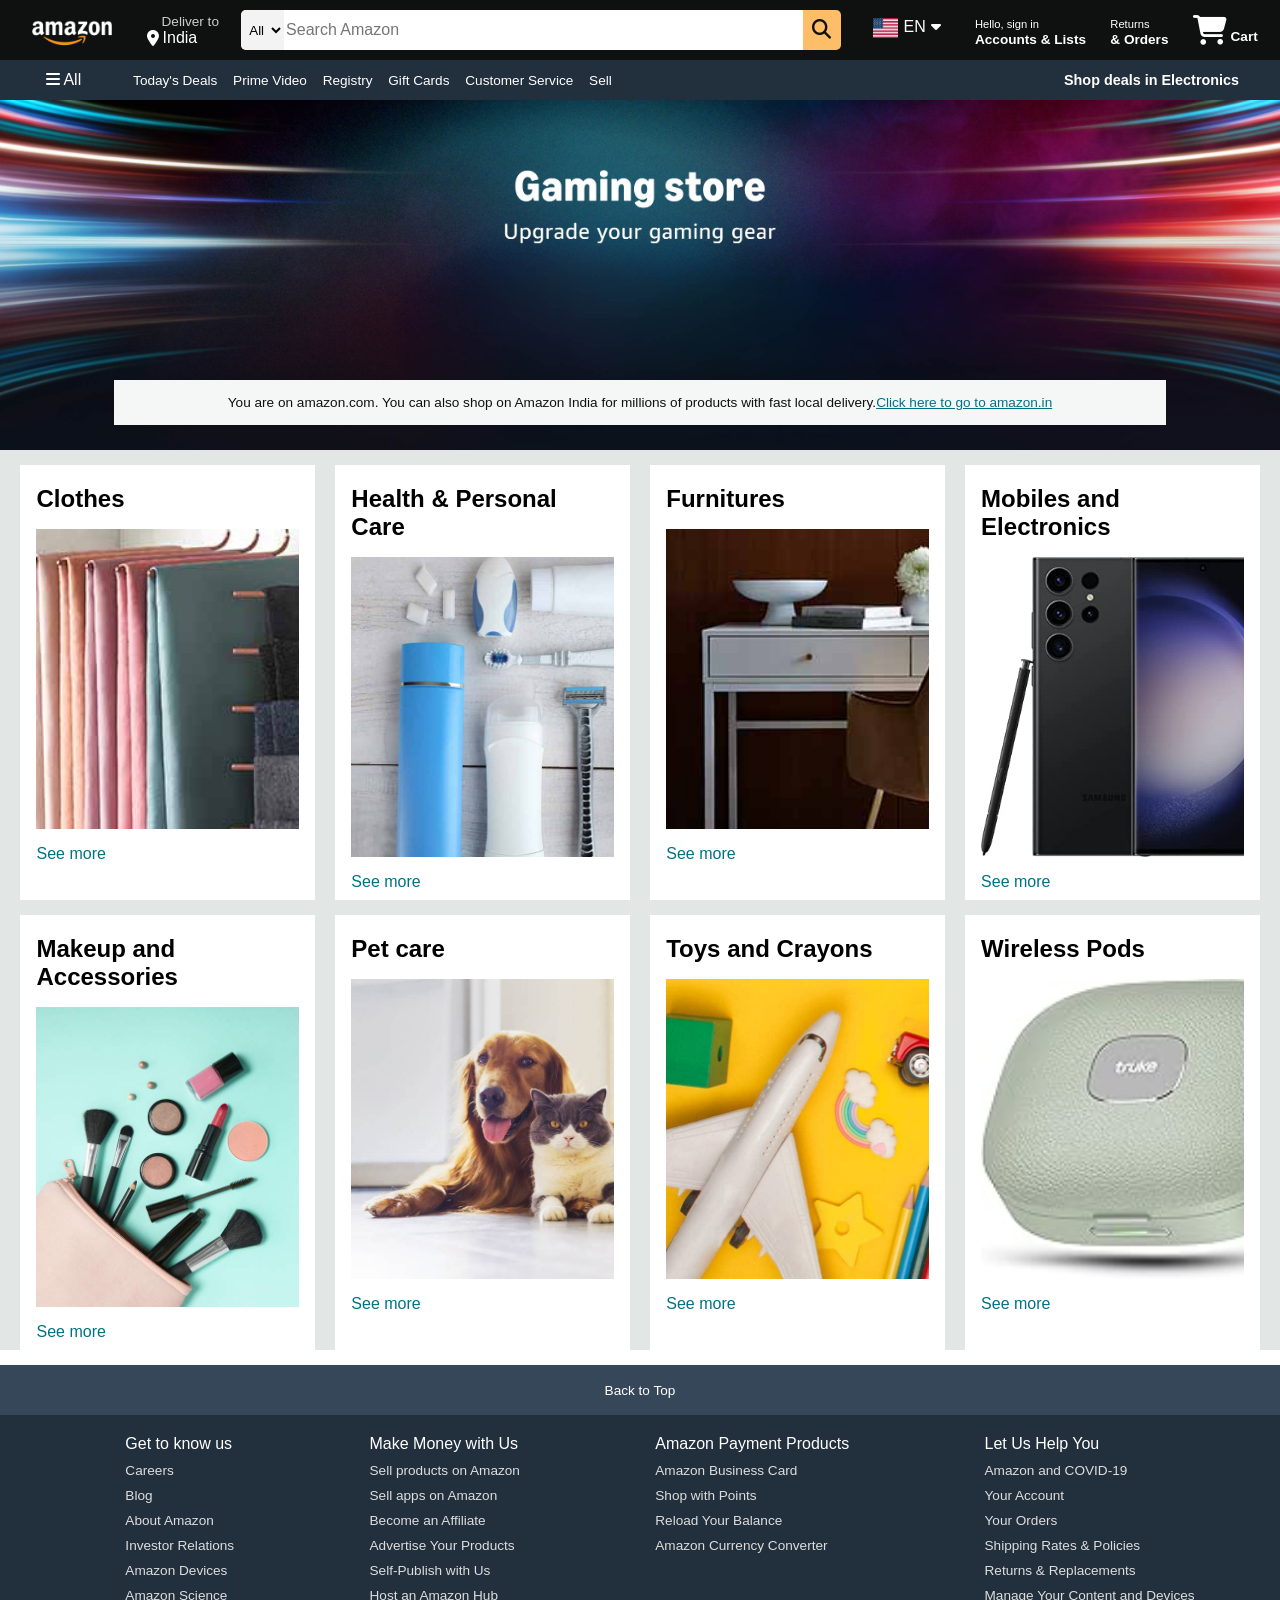
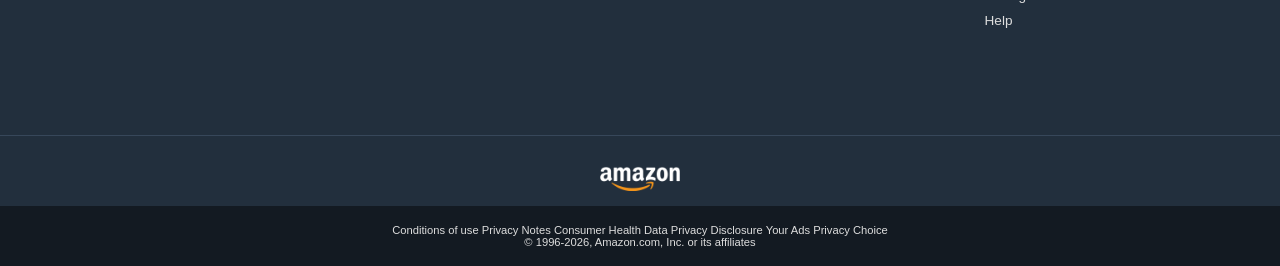
==== index.html @ 049d80bd "refactor: rename files and fix CSS box sizing" ====
<!DOCTYPE html>
<html lang="en">
<head>
    <meta charset="UTF-8">
    <meta name="viewport" content="width=device-width, initial-scale=1.0">
    <link
      rel="stylesheet"
      href="https://cdnjs.cloudflare.com/ajax/libs/font-awesome/6.4.0/css/all.min.css"
    />
    <link rel="icon" href="assets/images/amazon__logo.jpg">
     <link rel="stylesheet" href="Amazon.css" />
    <title>Amazon</title>
</head>
<body>
    <header>
        <div class="navbar"> <!--  Navbar -->

            <div class="nav_logo border">
                <div class="logo"></div>
            </div>

            <div class="nav_address border">
                <p class="address_first">Deliver to</p>
                <div class="add_icon">
                    <i class="fa-solid fa-location-dot "></i>
                    <p class="address_second">India</p>
                </div>
            </div>

            <div class="nav_search">
                <select class="search_select">
                    <option>All</option>
                </select>
                <input placeholder="Search Amazon" class="search_input">
                <div class="search_icon">
                    <i class="fa-solid fa-magnifying-glass"></i>
                </div>

            </div>
            
            <div class="nation border">
                <div class="fl">
                    <img src="assets/images/US_flag.png" alt="US">
                </div>
                <div class="flag"> EN </div>
                <i class="fa-sharp fa-solid fa-caret-down"> </i>
            </div>

            <div class="nav_signin border">
                <p><span>Hello, sign in</span></p>
                <p class="nav_second">Accounts & Lists</p>
            </div>
            <div class="nav_return border">
                <p><span>Returns</span></p>
                <p class="nav_second">& Orders</p>
            </div>
            <div class="nav_cart border">
                <i class="fa-solid fa-cart-shopping"></i>
                Cart
            </div>
            
        </div>
        <!-- Panel -->
        <div class="panel">
            <div class="panel_all border">
                <i class="fa-solid fa-bars"></i> All
                
            </div>
            <div class="panel_options">
                <p class="border">Today's Deals</p>
                <p class="border">Prime Video</p>
                <p class="border">Registry</p>
                <p class="border">Gift Cards</p>
                <p class="border">Customer Service</p>
                <p class="border">Sell</p>
            </div>
            <div class="panel_deals border">
                Shop deals in Electronics
            </div>
        </div>

        <div class="hero_section">
            <div class="hero_message">
                You are on amazon.com. You can also shop on Amazon India for millions of products with fast local delivery. <a id="anchor" href="www.Amazon.in"> Click here to go to amazon.in</a>
            </div>
        </div>

        <div class="shop_section">
            <div class="box1 box">
                <div class="content">
                    <h2>Clothes</h2>
                    <div class="box_img" style="background-image: url('assets/images/box1_image.jpg'); background-size: cover;">
                        
                    </div>
                    <p>See more</p>
                </div>
            </div>
            
            <div class="box2 box">
                <div class="content">
                    <h2>Health & Personal Care</h2>
                    <div class="box_img" style="background-image: url('assets/images/box2_image.jpg'); background-size: cover;">
                        
                    </div>
                    <p>See more</p>
                </div>
            </div>
            <div class="box3 box">
                <div class="content">
                    <h2>Furnitures</h2>
                    <div class="box_img" style="background-image: url('assets/images/box3_image.jpg'); background-size: cover;">
                        
                    </div>
                    <p>See more</p>
                </div>
            </div>
            <div class="box4 box">
                <div class="content">
                    <h2>Mobiles and Electronics</h2>
                    <div class="box_img" style="background-image: url('assets/images/box4_image.jpg'); background-size: cover;">
                        
                    </div>
                    <p>See more</p>
                </div>
            </div>
            <div class="box1 box">
                <div class="content">
                    <h2>Makeup and Accessories</h2>
                    <div class="box_img" style="background-image: url('assets/images/box5_image.jpg'); background-size: cover;">
                        
                    </div>
                    <p>See more</p>
                </div>
            </div>
            
            <div class="box2 box">
                <div class="content">
                    <h2>Pet care</h2>
                    <div class="box_img" style="background-image: url('assets/images/box6_image.jpg'); background-size: cover;">
                        
                    </div>
                    <p>See more</p>
                </div>
            </div>
            <div class="box3 box">
                <div class="content">
                    <h2>Toys and Crayons</h2>
                    <div class="box_img" style="background-image: url('assets/images/box7_image.jpg'); background-size: cover;">
                        
                    </div>
                    <p>See more</p>
                </div>
            </div>
            <div class="box4 box">
                <div class="content">
                    <h2>Wireless Pods</h2>
                    <div class="box_img" style="background-image: url('assets/images/box9_image.jpg'); background-size: cover;">
                        
                    </div>
                    <p>See more</p>
                </div>
            </div>
        </div>

        <footer>
            <div class="foot_panel1">
                Back to Top
            </div>
            <div class="foot_panel2">
                <ul>
                    <p>Get to know us</p>
                    <a href="">Careers</a>
                    <a href="">Blog</a>
                    <a href="">About Amazon</a>
                    <a href="">Investor Relations</a>
                    <a href="">Amazon Devices</a>
                    <a href="">Amazon Science</a>
                </ul>
                <ul>
                    <p>Make Money with Us</p>
                    <a href="">Sell products on Amazon</a>
                    <a href="">Sell apps on Amazon</a>
                    <a href="">Become an Affiliate </a>
                    <a href="">Advertise Your Products</a>
                    <a href="">Self-Publish with Us</a>
                    <a href="">Host an Amazon Hub</a>
                </ul>
                <ul>
                    <p>	Amazon Payment Products </p>
                    <a href="">Amazon Business Card</a>
                    <a href="">Shop with Points</a>
                    <a href="">Reload Your Balance</a>
                    <a href="">Amazon Currency Converter</a>
                    
                </ul>
                <ul>
                    <p>Let Us Help You</p>
                    <a href="">Amazon and COVID-19</a>
                    <a href="">Your Account</a>
                    <a href="">Your Orders</a>
                    <a href="">Shipping Rates & Policies</a>
                    <a href="">Returns & Replacements</a>
                    <a href="">Manage Your Content and Devices</a>
                    <a href="">Help</a>
                </ul>
            </div>

            <div class="foot_panel3">
                <div class="footer_logo">

                </div>
            </div>

            <div class="foot_panel4">
                <div class="pages">
                    <a href="">Conditions of use </a>
                    <a href="">Privacy Notes</a>
                    <a href="">Consumer Health Data Privacy Disclosure</a>
                    <a href="">Your Ads Privacy Choice</a>
                </div>
                
                <div class="copyright">
                    © 1996-2026, Amazon.com, Inc. or its affiliates
                </div>
            </div>
        </footer>
        

    </header>
</body>
</html>
---- Amazon.css ----
*{
    margin: 0px;
    font-family: Arial;
    border: border-box;
}

.navbar{
    background-color: rgb(15, 17, 17);
    height: 60px;
    color:white;
    display: flex;
    align-items: center;
    justify-content: space-evenly;
}

.nav_logo{
    height: 50px;
    width: 100px;
}

.logo{
    background-image: url("assets/images/amazon_logo.png");
    background-size: cover;
    height: 50px;
}
.border{
    border: 2px solid transparent ;
}

.border:hover{
    border: 1.5px solid white ;
}

.nav_address{
    border: 2px solid transparent ;
    
}

.nav_address:hover{
    border: 1.5px solid white ;
    
}
/* BOX 2 */

.address_first{
    font-size: 0.85rem;
    color: #CCCCCC;
    margin-left: 15px;
    
}

.address_second{
    font-size: 1rem;
    color: white;
    margin-left: 4px;

}

.add_icon{
    display: flex;
    align-items: center;
}

/* Search bar */
.nav_search{
    display:flex;
    justify-content: space-evenly;
    background-color: #febd68;
    width:600px;
    height: 40px;
    border-radius: 5px;
}

.search_select{
    background-color: #f3f3f3;
    width:50px;
    text-align:center;
    border-top-left-radius: 5px;
    border-bottom-left-radius: 5px;
    border: none;
}

.search_input{
    font-size:1rem;
    border: none;
    width:100%;
}

.search_icon{
    width: 45px;
    display: flex;
    justify-content: center;
    align-items: center;
    font-size: 1.2rem;
    border-top-right-radius: 5px;
    border-bottom-right-radius: 5px;
    color: #0f1111;
}

/* Box 4  Language */

.nation{
    
    /* height: 10px;
    width: 10px;
    margin: 5px; */
    display: flex;
    padding: 10px;
}

.fl img{
    height: 20px;
    width:25px;
    flex-shrink: 0;
    margin-right: 5px;
    
}
.flag{
    margin-right:5px;
}

/* Box 4  Language */
span{
    font-size: 0.7rem;
}

.nav_second{
    font-size: 0.85rem;
    font-weight: 700;
}

.nav_search:hover{
    border: 2px solid #febd68;
}

/* Box 6 */
.nav_cart i{
    font-size: 30px;
}

.nav_cart {
    font-size: 0.85rem;
    font-weight:bold;
}

/* Panel */

.panel{
    height:40px;
    background-color: #222f3d;
    display: flex;
    color: white;
    align-items: center;
    justify-content: space-evenly;
}

.panel_options p{
    display: inline;
    padding: 12px 4px 13px;
}

.panel_options{
    width:70%;
    font-size: 0.85rem;
}

.panel_all{
    padding: 8px 5px; 
    margin-left: 0px;
}

.panel_deals{
    
    font-size: 0.9rem;
    font-weight: bold;
}

/* Hero Section */

.hero_section{
    background-image: url(assets/images/Hero_section.jpg);
    height:350px;
    background-size: cover;
    display: flex;
    justify-content: center;
    align-items: flex-end;
}

.hero_message{
   background-color:#F5F6F6;
   color:#0F1111; 
   height: 25px;
   display: flex;
   align-items: center;
   justify-content: center;
   padding: 10px 14px;
   font-size: 0.85rem;
   width: 80%;
   margin-bottom: 25px;
}

.hero_message a{
    color:#007185;
}

/* Shopping Section */
.shop_section{
    display:flex;
    justify-content: space-evenly;
    background-color: #e2e7e6;
    flex-wrap: wrap;
}

.box{
    height: 400px;
    width: 23%;
    background-color: white;
    padding: 20px 0px 15px;
    margin-top: 15px;
}

.box_img{
    height:300px;
    background-size: cover;
    margin-top: 1rem;
    margin-bottom:1rem;
}

.content{
    margin-left:1rem;
    margin-right: 1rem;
    
    flex-grow: 1;
}

.content p{
    color:#007185;
}

/* Footer Section */
footer{
    margin-top: 15px;
}

.foot_panel1{
    background-color: #37475a;
    color:white;
    height: 50px;
    display: flex;
    justify-content: center;
    align-items: center;
    font-size: 0.85rem;
}

.foot_panel2{
    background-color: #222f3d;
    color:white;
    height: 320px;
    display: flex;
    justify-content: space-evenly;
   
    padding: 0px 10px;
}

.foot_panel2 ul{
    margin: 0px 20px;
}

ul a{
    padding: 5px 0px;
    display: block;
    color: #dddddd;
    font-size: 0.85rem;
    text-decoration: none;
}

ul a:hover{
    text-decoration: underline;
}

ul p{
    margin-top: 20px;
    margin-bottom: 5px;
}

.foot_panel1:hover{
    opacity: 0.95;
}

.foot_panel3{
    background-color: #222f3d;
    color: #CCCCCC;
    border-top: 0.1px solid #37475a;
    height: 70px;
    display: flex;
    justify-content: center;
    align-items: center;
    
}

.footer_logo{
    background-image: url("assets/images/amazon_logo.png");
    background-size: cover;
    height: 40px;
    width:100px;
    
}

/* Footer Panel 4 */

.foot_panel4{
    background-color: #131a22;
    color: #dddddd;
    font-size: 0.7rem;
    display: flex;
    flex-direction: column;
    justify-content: center;
    align-items: center;
    height: 60px;
}

.foot_panel4 a{
    color: #dddddd;
    text-decoration: none;
}

.foot_panel4 a:hover{
    color: #dddddd;
    text-decoration: underline;
}
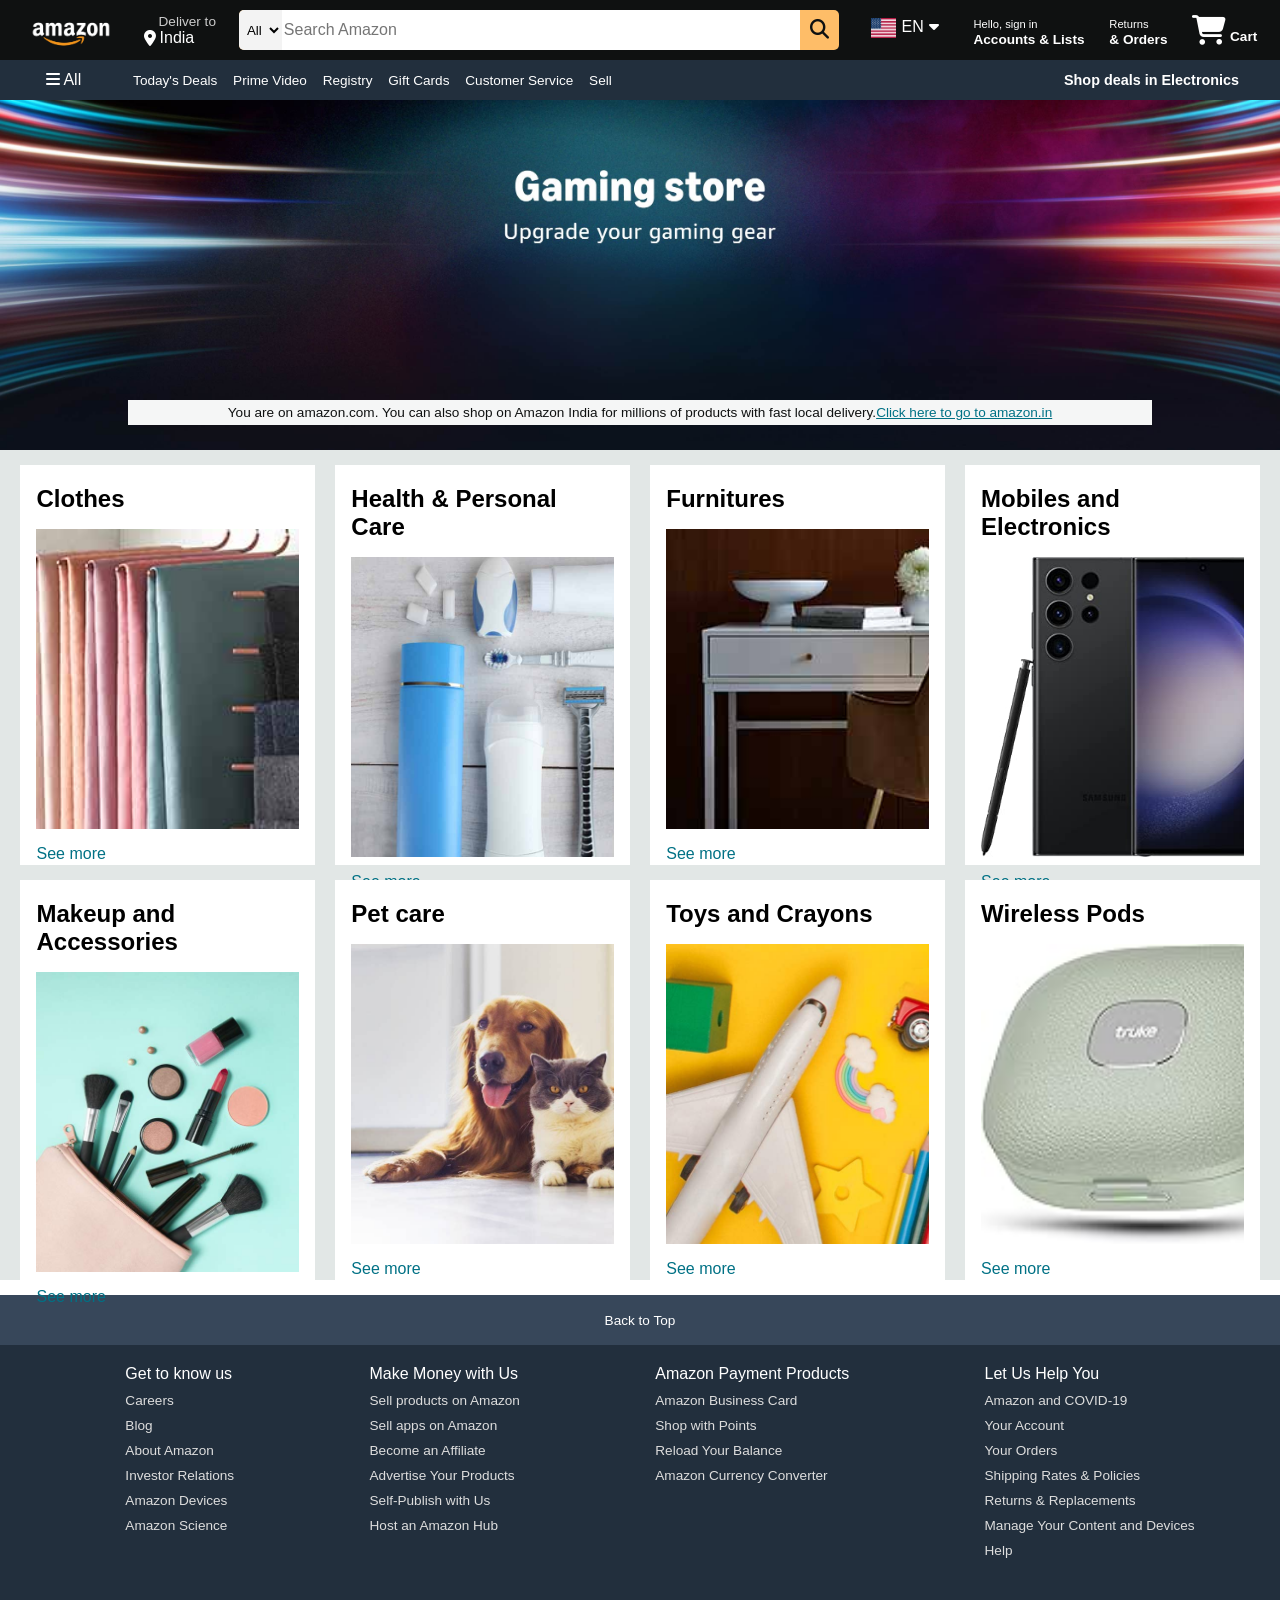
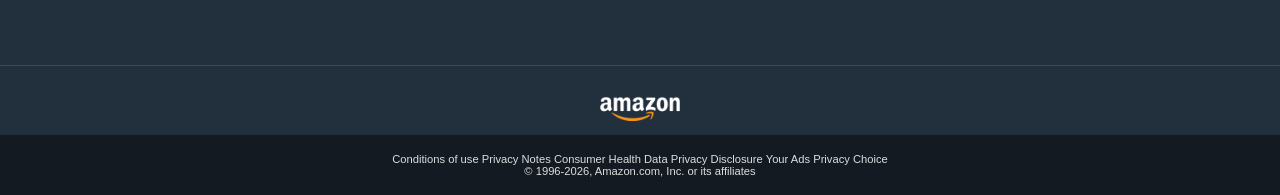
==== commit 0a0bf1af: "Fixed html and css file link" ====
--- a/index.html
+++ b/index.html
@@ -8,7 +8,7 @@
       href="https://cdnjs.cloudflare.com/ajax/libs/font-awesome/6.4.0/css/all.min.css"
     />
     <link rel="icon" href="assets/images/amazon__logo.jpg">
-     <link rel="stylesheet" href="Amazon.css" />
+     <link rel="stylesheet" href="style.css" />
     <title>Amazon</title>
 </head>
 <body>
--- a/style.css
+++ b/style.css
@@ -0,0 +1,333 @@
+*{
+    margin: 0px;
+    font-family: Arial;
+    box-sizing: border-box;
+}
+
+.navbar{
+    background-color: rgb(15, 17, 17);
+    height: 60px;
+    color:white;
+    display: flex;
+    align-items: center;
+    justify-content: space-evenly;
+}
+
+.nav_logo{
+    height: 50px;
+    width: 100px;
+}
+
+.logo{
+    background-image: url("assets/images/amazon_logo.png");
+    background-size: cover;
+    height: 50px;
+}
+.border{
+    border: 2px solid transparent ;
+}
+
+.border:hover{
+    border: 1.5px solid white ;
+}
+
+.nav_address{
+    border: 2px solid transparent ;
+    
+}
+
+.nav_address:hover{
+    border: 1.5px solid white ;
+    
+}
+/* BOX 2 */
+
+.address_first{
+    font-size: 0.85rem;
+    color: #CCCCCC;
+    margin-left: 15px;
+    
+}
+
+.address_second{
+    font-size: 1rem;
+    color: white;
+    margin-left: 4px;
+
+}
+
+.add_icon{
+    display: flex;
+    align-items: center;
+}
+
+/* Search bar */
+.nav_search{
+    display:flex;
+    justify-content: space-evenly;
+    background-color: #febd68;
+    width:600px;
+    height: 40px;
+    border-radius: 5px;
+}
+
+.search_select{
+    background-color: #f3f3f3;
+    width:50px;
+    text-align:center;
+    border-top-left-radius: 5px;
+    border-bottom-left-radius: 5px;
+    border: none;
+}
+
+.search_input{
+    font-size:1rem;
+    border: none;
+    width:100%;
+}
+
+.search_icon{
+    width: 45px;
+    display: flex;
+    justify-content: center;
+    align-items: center;
+    font-size: 1.2rem;
+    border-top-right-radius: 5px;
+    border-bottom-right-radius: 5px;
+    color: #0f1111;
+}
+
+/* Box 4  Language */
+
+.nation{
+    
+    /* height: 10px;
+    width: 10px;
+    margin: 5px; */
+    display: flex;
+    padding: 10px;
+}
+
+.fl img{
+    height: 20px;
+    width:25px;
+    flex-shrink: 0;
+    margin-right: 5px;
+    
+}
+.flag{
+    margin-right:5px;
+}
+
+/* Box 4  Language */
+span{
+    font-size: 0.7rem;
+}
+
+.nav_second{
+    font-size: 0.85rem;
+    font-weight: 700;
+}
+
+.nav_search:hover{
+    border: 2px solid #febd68;
+}
+
+/* Box 6 */
+.nav_cart i{
+    font-size: 30px;
+}
+
+.nav_cart {
+    font-size: 0.85rem;
+    font-weight:bold;
+}
+
+/* Panel */
+
+.panel{
+    height:40px;
+    background-color: #222f3d;
+    display: flex;
+    color: white;
+    align-items: center;
+    justify-content: space-evenly;
+}
+
+.panel_options p{
+    display: inline;
+    padding: 12px 4px 13px;
+}
+
+.panel_options{
+    width:70%;
+    font-size: 0.85rem;
+}
+
+.panel_all{
+    padding: 8px 5px; 
+    margin-left: 0px;
+}
+
+.panel_deals{
+    
+    font-size: 0.9rem;
+    font-weight: bold;
+}
+
+/* Hero Section */
+
+.hero_section{
+    background-image: url(assets/images/Hero_section.jpg);
+    height:350px;
+    background-size: cover;
+    display: flex;
+    justify-content: center;
+    align-items: flex-end;
+}
+
+.hero_message{
+   background-color:#F5F6F6;
+   color:#0F1111; 
+   height: 25px;
+   display: flex;
+   align-items: center;
+   justify-content: center;
+   padding: 10px 14px;
+   font-size: 0.85rem;
+   width: 80%;
+   margin-bottom: 25px;
+}
+
+.hero_message a{
+    color:#007185;
+}
+
+/* Shopping Section */
+.shop_section{
+    display:flex;
+    justify-content: space-evenly;
+    background-color: #e2e7e6;
+    flex-wrap: wrap;
+}
+
+.box{
+    height: 400px;
+    width: 23%;
+    background-color: white;
+    padding: 20px 0px 15px;
+    margin-top: 15px;
+}
+
+.box_img{
+    height:300px;
+    background-size: cover;
+    margin-top: 1rem;
+    margin-bottom:1rem;
+}
+
+.content{
+    margin-left:1rem;
+    margin-right: 1rem;
+    
+    flex-grow: 1;
+}
+
+.content p{
+    color:#007185;
+}
+
+/* Footer Section */
+footer{
+    margin-top: 15px;
+}
+
+.foot_panel1{
+    background-color: #37475a;
+    color:white;
+    height: 50px;
+    display: flex;
+    justify-content: center;
+    align-items: center;
+    font-size: 0.85rem;
+}
+
+.foot_panel2{
+    background-color: #222f3d;
+    color:white;
+    height: 320px;
+    display: flex;
+    justify-content: space-evenly;
+   
+    padding: 0px 10px;
+}
+
+.foot_panel2 ul{
+    margin: 0px 20px;
+}
+
+ul a{
+    padding: 5px 0px;
+    display: block;
+    color: #dddddd;
+    font-size: 0.85rem;
+    text-decoration: none;
+}
+
+ul a:hover{
+    text-decoration: underline;
+}
+
+ul p{
+    margin-top: 20px;
+    margin-bottom: 5px;
+}
+
+.foot_panel1:hover{
+    opacity: 0.95;
+}
+
+.foot_panel3{
+    background-color: #222f3d;
+    color: #CCCCCC;
+    border-top: 0.1px solid #37475a;
+    height: 70px;
+    display: flex;
+    justify-content: center;
+    align-items: center;
+    
+}
+
+.footer_logo{
+    background-image: url("assets/images/amazon_logo.png");
+    background-size: cover;
+    height: 40px;
+    width:100px;
+    
+}
+
+/* Footer Panel 4 */
+
+.foot_panel4{
+    background-color: #131a22;
+    color: #dddddd;
+    font-size: 0.7rem;
+    display: flex;
+    flex-direction: column;
+    justify-content: center;
+    align-items: center;
+    height: 60px;
+}
+
+.foot_panel4 a{
+    color: #dddddd;
+    text-decoration: none;
+}
+
+.foot_panel4 a:hover{
+    color: #dddddd;
+    text-decoration: underline;
+}
+
+
+
